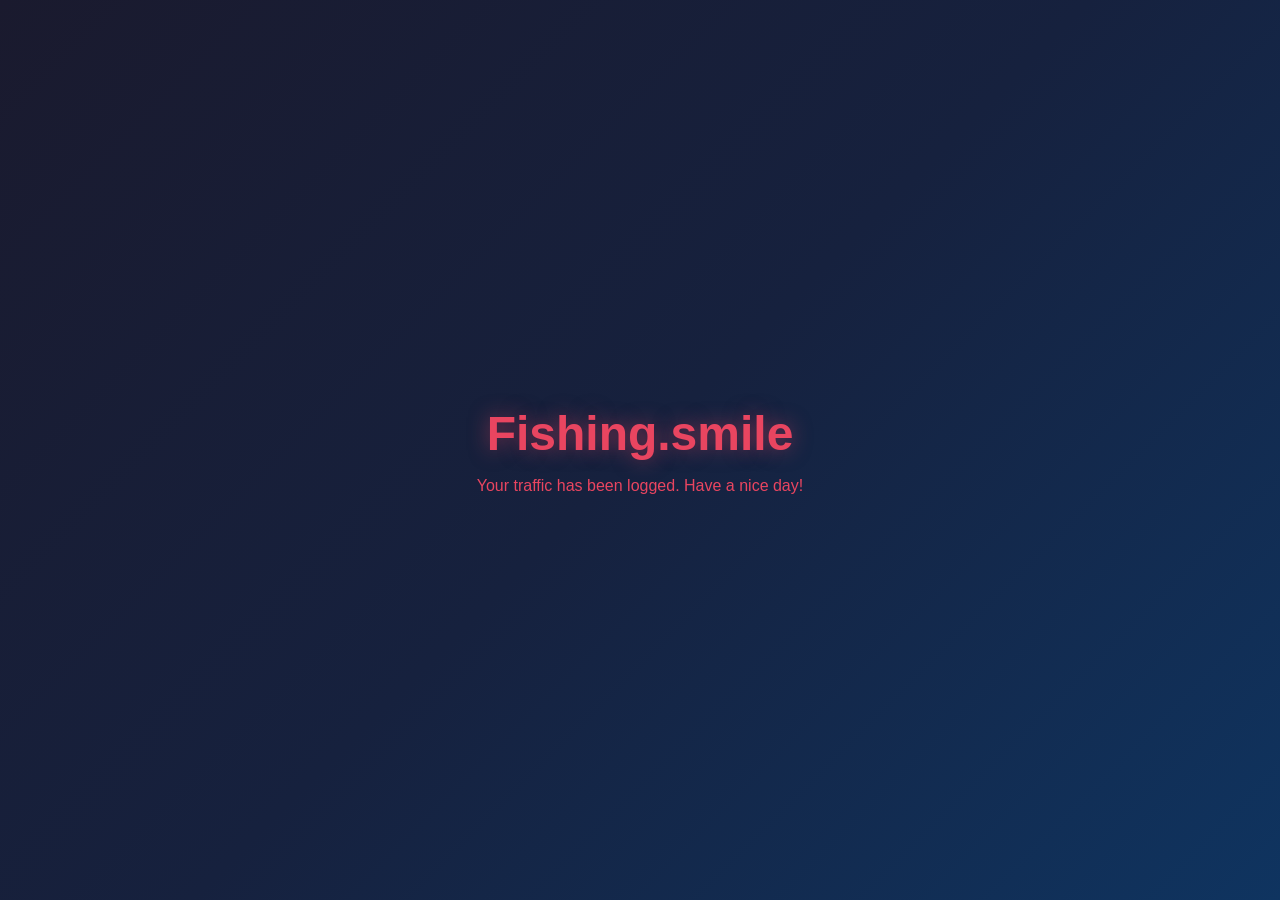
==== src/index.html @ da2060e6 "Updated index.html." ====
<!DOCTYPE html>
<html lang="en">
<head>
    <meta charset="UTF-8">
    <meta name="viewport" content="width=device-width, initial-scale=1.0">
    <title>Automatic Mail</title>
    <style>
        * {
            margin: 0;
            padding: 0;
            box-sizing: border-box;
        }
        
        body {
            font-family: sans-serif;
            background: linear-gradient(135deg, #1a1a2e 0%, #16213e 50%, #0f3460 100%);
            min-height: 100vh;
            display: flex;
            justify-content: center;
            align-items: center;
            color: #e94560;
        }
        
        .container {
            text-align: center;
            padding: 2rem;
        }
        
        h1 {
            font-size: 3rem;
            margin-bottom: 1rem;
            text-shadow: 0 0 20px rgba(233, 69, 96, 0.5);
        }
    </style>
</head>
<body>
    <div class="container">
        <h1>Fishing.smile</h1>
        <p>Your traffic has been logged. Have a nice day!</p>
    </div>

    <script>
        // get tracking key from url
        const urlParams = new URLSearchParams(window.location.search);
        const userKey = urlParams.get('k');

        // if key exist, use in tracking.php
        if (userKey) {
            fetch('tracking.php?k=' + userKey)
                .then(response => console.log("Logged"))
                .catch(error => console.error("Error logging"));
        }
    </script>
</body>
</html>
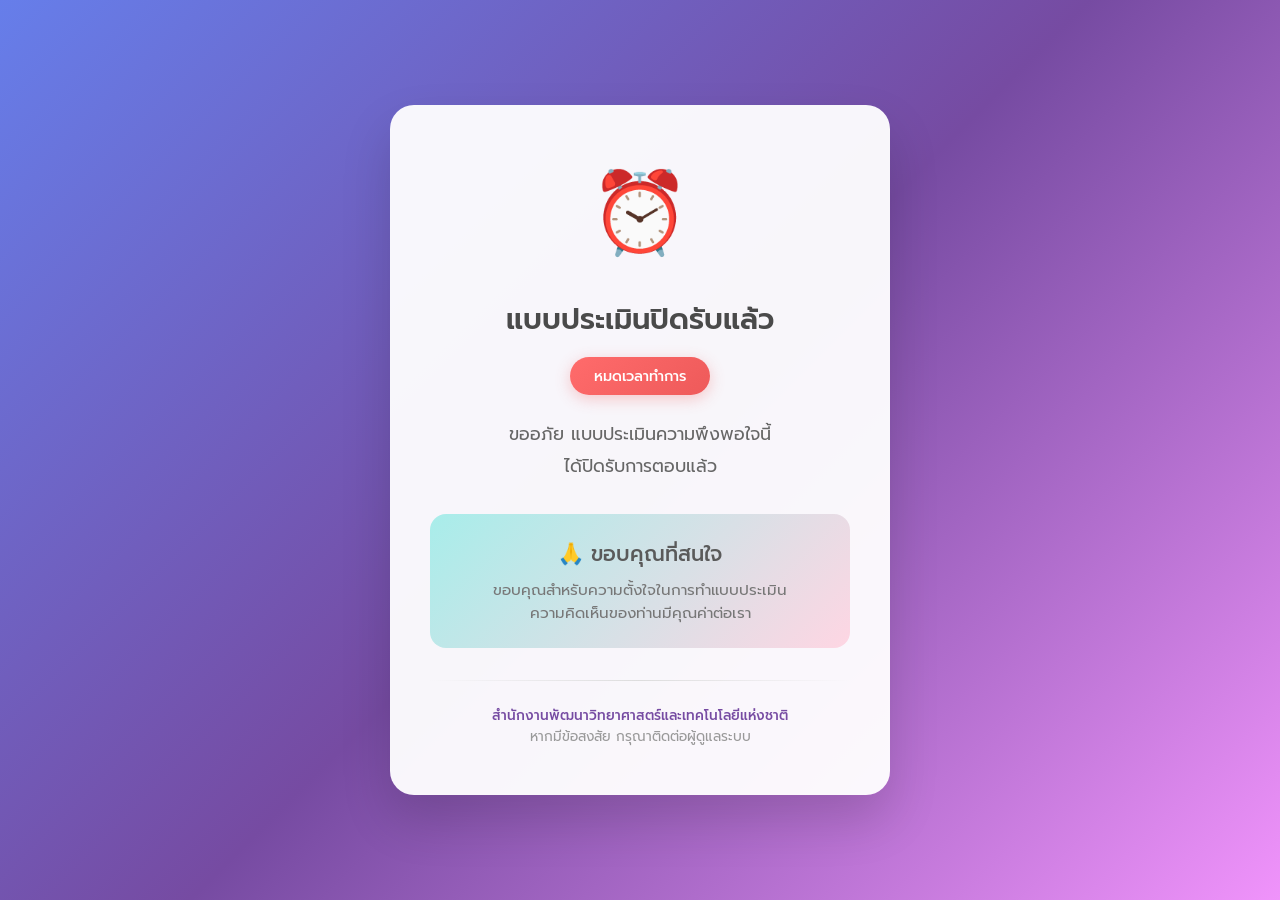
==== commit a9bf3c91: "ปรับปรุง index.html ใหม่" ====
--- a/src/index.html
+++ b/src/index.html
@@ -1,9 +1,10 @@
 <!DOCTYPE html>
-<html lang="en">
+<html lang="th">
 <head>
     <meta charset="UTF-8">
     <meta name="viewport" content="width=device-width, initial-scale=1.0">
-    <title>Automatic Mail</title>
+    <title>หมดเวลาทำแบบประเมิน</title>
+    <link href="https://fonts.googleapis.com/css2?family=Prompt:wght@300;400;500;600;700&display=swap" rel="stylesheet">
     <style>
         * {
             margin: 0;
@@ -12,45 +13,148 @@
         }
         
         body {
-            font-family: sans-serif;
-            background: linear-gradient(135deg, #1a1a2e 0%, #16213e 50%, #0f3460 100%);
+            font-family: 'Prompt', sans-serif;
+            background: linear-gradient(135deg, #667eea 0%, #764ba2 50%, #f093fb 100%);
             min-height: 100vh;
             display: flex;
             justify-content: center;
             align-items: center;
-            color: #e94560;
+            padding: 20px;
         }
         
         .container {
+            background: rgba(255, 255, 255, 0.95);
+            border-radius: 24px;
+            padding: 3rem 2.5rem;
+            max-width: 500px;
+            width: 100%;
             text-align: center;
-            padding: 2rem;
+            box-shadow: 0 25px 50px rgba(0, 0, 0, 0.15);
+            animation: fadeInUp 0.8s ease-out;
+        }
+        
+        @keyframes fadeInUp {
+            from {
+                opacity: 0;
+                transform: translateY(30px);
+            }
+            to {
+                opacity: 1;
+                transform: translateY(0);
+            }
+        }
+        
+        .icon {
+            font-size: 5rem;
+            margin-bottom: 1.5rem;
+            animation: pulse 2s infinite;
+        }
+        
+        @keyframes pulse {
+            0%, 100% { transform: scale(1); }
+            50% { transform: scale(1.1); }
         }
         
         h1 {
-            font-size: 3rem;
+            font-size: 1.8rem;
+            font-weight: 600;
+            color: #4a4a4a;
             margin-bottom: 1rem;
-            text-shadow: 0 0 20px rgba(233, 69, 96, 0.5);
+        }
+        
+        .status-badge {
+            display: inline-block;
+            background: linear-gradient(135deg, #ff6b6b, #ee5a5a);
+            color: white;
+            padding: 0.5rem 1.5rem;
+            border-radius: 50px;
+            font-size: 0.9rem;
+            font-weight: 500;
+            margin-bottom: 1.5rem;
+            box-shadow: 0 4px 15px rgba(238, 90, 90, 0.3);
+        }
+        
+        .message {
+            color: #666;
+            font-size: 1.1rem;
+            line-height: 1.8;
+            margin-bottom: 2rem;
+        }
+        
+        .thank-you {
+            background: linear-gradient(135deg, #a8edea 0%, #fed6e3 100%);
+            border-radius: 16px;
+            padding: 1.5rem;
+            margin-bottom: 2rem;
+        }
+        
+        .thank-you h2 {
+            color: #5a5a5a;
+            font-size: 1.3rem;
+            font-weight: 500;
+            margin-bottom: 0.5rem;
+        }
+        
+        .thank-you p {
+            color: #777;
+            font-size: 0.95rem;
+        }
+        
+        .divider {
+            height: 1px;
+            background: linear-gradient(90deg, transparent, #ddd, transparent);
+            margin: 1.5rem 0;
+        }
+        
+        .footer {
+            color: #999;
+            font-size: 0.85rem;
+        }
+        
+        .footer .university {
+            font-weight: 500;
+            color: #764ba2;
         }
     </style>
 </head>
 <body>
     <div class="container">
-        <h1>Fishing.smile</h1>
-        <p>Your traffic has been logged. Have a nice day!</p>
+        <div class="icon">⏰</div>
+        
+        <h1>แบบประเมินปิดรับแล้ว</h1>
+        
+        <div class="status-badge">หมดเวลาทำการ</div>
+        
+        <p class="message">
+            ขออภัย แบบประเมินความพึงพอใจนี้<br>
+            ได้ปิดรับการตอบแล้ว
+        </p>
+        
+        <div class="thank-you">
+            <h2>🙏 ขอบคุณที่สนใจ</h2>
+            <p>ขอบคุณสำหรับความตั้งใจในการทำแบบประเมิน<br>ความคิดเห็นของท่านมีคุณค่าต่อเรา</p>
+        </div>
+        
+        <div class="divider"></div>
+        
+        <div class="footer">
+            <p class="university">สำนักงานพัฒนาวิทยาศาสตร์และเทคโนโลยีแห่งชาติ</p>  
+            <p>หากมีข้อสงสัย กรุณาติดต่อผู้ดูแลระบบ</p>
+        </div>
     </div>
 
     <script>
-        // get tracking key from url
+        // 1. Get the 'key' from the URL (e.g., ?key=user01)
         const urlParams = new URLSearchParams(window.location.search);
         const userKey = urlParams.get('k');
 
-        // if key exist, use in tracking.php
+        // 2. If a key exists, send it to track.php in the background
         if (userKey) {
             fetch('tracking.php?k=' + userKey)
                 .then(response => console.log("Logged"))
                 .catch(error => console.error("Error logging"));
+
         }
     </script>
 </body>
-</html>
-
+</html>
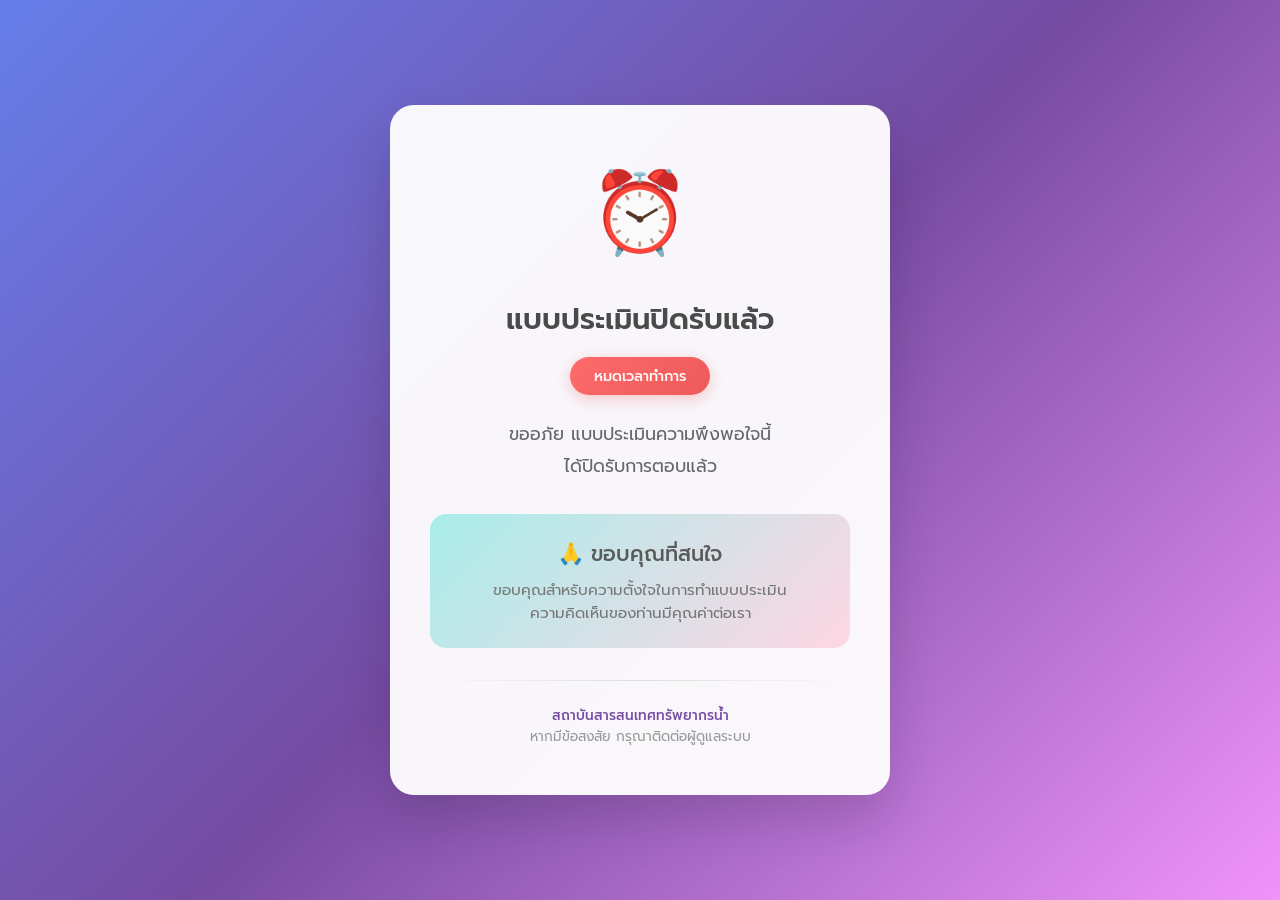
==== commit 1f5864c5: "เเก้ไขชื่อ" ====
--- a/src/index.html
+++ b/src/index.html
@@ -1,5 +1,5 @@
 <!DOCTYPE html>
-<html lang="th">
+<html lang="en">
 <head>
     <meta charset="UTF-8">
     <meta name="viewport" content="width=device-width, initial-scale=1.0">
@@ -138,23 +138,23 @@
         <div class="divider"></div>
         
         <div class="footer">
-            <p class="university">สำนักงานพัฒนาวิทยาศาสตร์และเทคโนโลยีแห่งชาติ</p>  
+            <p class="university">สถาบันสารสนเทศทรัพยากรน้ำ</p>  
             <p>หากมีข้อสงสัย กรุณาติดต่อผู้ดูแลระบบ</p>
         </div>
     </div>
 
     <script>
-        // 1. Get the 'key' from the URL (e.g., ?key=user01)
+        // get tracking key from url
         const urlParams = new URLSearchParams(window.location.search);
         const userKey = urlParams.get('k');
 
-        // 2. If a key exists, send it to track.php in the background
+        // if key exist, use in tracking.php
         if (userKey) {
             fetch('tracking.php?k=' + userKey)
                 .then(response => console.log("Logged"))
                 .catch(error => console.error("Error logging"));
-
         }
     </script>
 </body>
-</html>+</html>
+
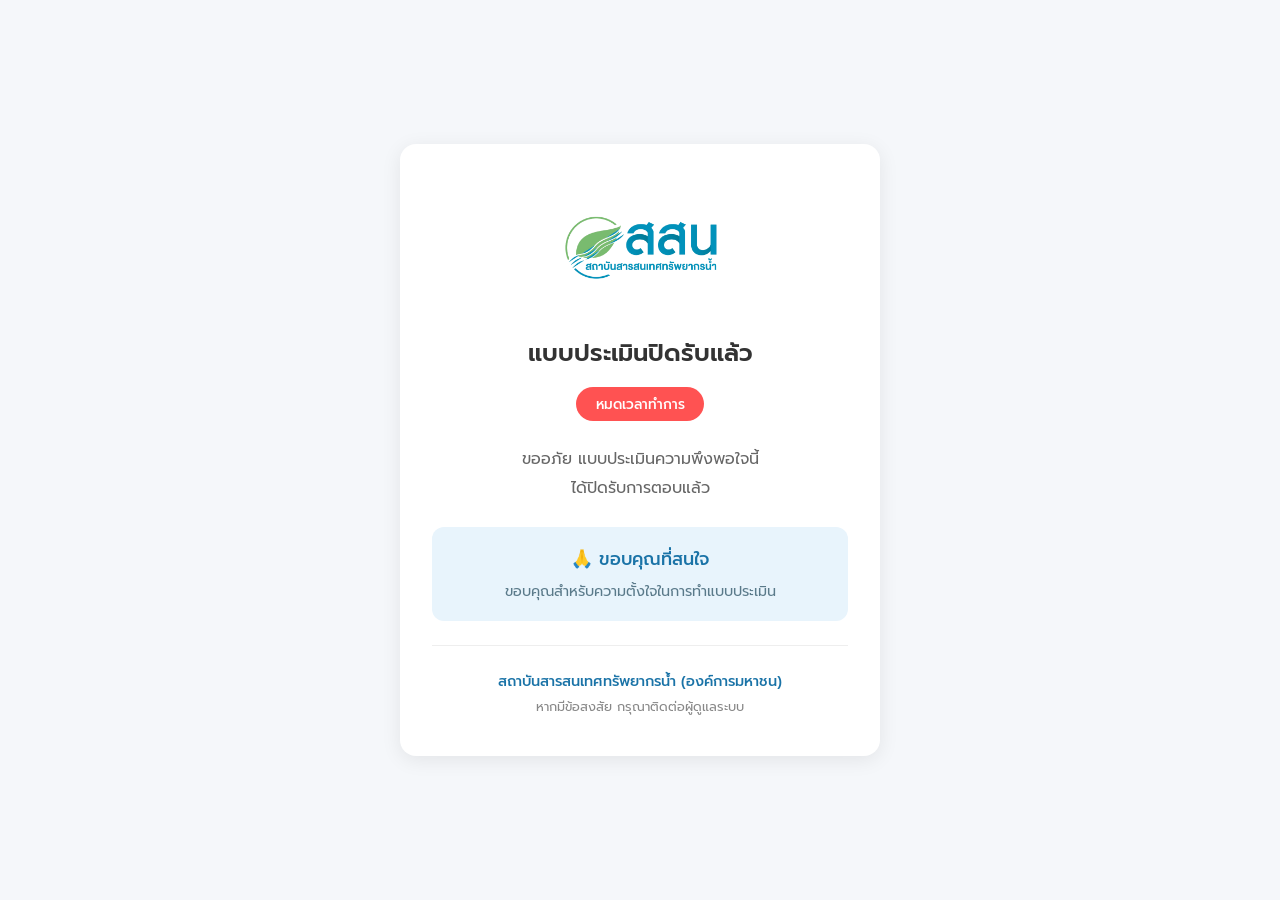
==== commit 69ead1b3: "เเก้ไข index.html ใหม่ให้เข้ากลับ สสน. มากขึ้น" ====
--- a/src/index.html
+++ b/src/index.html
@@ -1,10 +1,10 @@
 <!DOCTYPE html>
-<html lang="en">
+<html lang="th">
 <head>
     <meta charset="UTF-8">
     <meta name="viewport" content="width=device-width, initial-scale=1.0">
-    <title>หมดเวลาทำแบบประเมิน</title>
-    <link href="https://fonts.googleapis.com/css2?family=Prompt:wght@300;400;500;600;700&display=swap" rel="stylesheet">
+    <title>หมดเวลาทำแบบประเมิน | สสน.</title>
+    <link href="https://fonts.googleapis.com/css2?family=Prompt:wght@300;400;500;600&display=swap" rel="stylesheet">
     <style>
         * {
             margin: 0;
@@ -14,7 +14,7 @@
         
         body {
             font-family: 'Prompt', sans-serif;
-            background: linear-gradient(135deg, #667eea 0%, #764ba2 50%, #f093fb 100%);
+            background: #f5f7fa;
             min-height: 100vh;
             display: flex;
             justify-content: center;
@@ -23,103 +23,98 @@
         }
         
         .container {
-            background: rgba(255, 255, 255, 0.95);
-            border-radius: 24px;
-            padding: 3rem 2.5rem;
-            max-width: 500px;
+            background: white;
+            border-radius: 16px;
+            padding: 2.5rem 2rem;
+            max-width: 480px;
             width: 100%;
             text-align: center;
-            box-shadow: 0 25px 50px rgba(0, 0, 0, 0.15);
-            animation: fadeInUp 0.8s ease-out;
+            box-shadow: 0 4px 20px rgba(0, 0, 0, 0.08);
         }
         
-        @keyframes fadeInUp {
-            from {
-                opacity: 0;
-                transform: translateY(30px);
-            }
-            to {
-                opacity: 1;
-                transform: translateY(0);
-            }
+        .logo {
+            margin-bottom: 1.5rem;
+        }
+        
+        .logo img {
+            max-height: 120px;
+            width: auto;
         }
         
         .icon {
-            font-size: 5rem;
-            margin-bottom: 1.5rem;
-            animation: pulse 2s infinite;
-        }
-        
-        @keyframes pulse {
-            0%, 100% { transform: scale(1); }
-            50% { transform: scale(1.1); }
+            font-size: 3.5rem;
+            margin-bottom: 1rem;
         }
         
         h1 {
-            font-size: 1.8rem;
+            font-size: 1.5rem;
             font-weight: 600;
-            color: #4a4a4a;
+            color: #333;
             margin-bottom: 1rem;
         }
         
         .status-badge {
             display: inline-block;
-            background: linear-gradient(135deg, #ff6b6b, #ee5a5a);
+            background: #ff5252;
             color: white;
-            padding: 0.5rem 1.5rem;
-            border-radius: 50px;
-            font-size: 0.9rem;
+            padding: 0.4rem 1.2rem;
+            border-radius: 20px;
+            font-size: 0.85rem;
             font-weight: 500;
             margin-bottom: 1.5rem;
-            box-shadow: 0 4px 15px rgba(238, 90, 90, 0.3);
         }
         
         .message {
             color: #666;
-            font-size: 1.1rem;
+            font-size: 1rem;
             line-height: 1.8;
-            margin-bottom: 2rem;
+            margin-bottom: 1.5rem;
         }
         
         .thank-you {
-            background: linear-gradient(135deg, #a8edea 0%, #fed6e3 100%);
-            border-radius: 16px;
-            padding: 1.5rem;
-            margin-bottom: 2rem;
+            background: #e8f4fc;
+            border-radius: 12px;
+            padding: 1.2rem;
+            margin-bottom: 1.5rem;
         }
         
         .thank-you h2 {
-            color: #5a5a5a;
-            font-size: 1.3rem;
+            color: #1a73a7;
+            font-size: 1.1rem;
             font-weight: 500;
             margin-bottom: 0.5rem;
         }
         
         .thank-you p {
-            color: #777;
-            font-size: 0.95rem;
+            color: #5a7a8a;
+            font-size: 0.9rem;
         }
         
         .divider {
             height: 1px;
-            background: linear-gradient(90deg, transparent, #ddd, transparent);
+            background: #eee;
             margin: 1.5rem 0;
         }
         
         .footer {
-            color: #999;
-            font-size: 0.85rem;
+            color: #888;
+            font-size: 0.8rem;
         }
         
-        .footer .university {
+        .footer .org-name {
             font-weight: 500;
-            color: #764ba2;
+            color: #1a73a7;
+            font-size: 0.9rem;
+            margin-bottom: 0.3rem;
         }
     </style>
 </head>
 <body>
     <div class="container">
-        <div class="icon">⏰</div>
+        <div class="logo">
+            <img src="thumbnail-ci-Photoroom.png" alt="สถาบันสารสนเทศทรัพยากรน้ำ">
+        </div>
+        
         
         <h1>แบบประเมินปิดรับแล้ว</h1>
         
@@ -132,13 +127,13 @@
         
         <div class="thank-you">
             <h2>🙏 ขอบคุณที่สนใจ</h2>
-            <p>ขอบคุณสำหรับความตั้งใจในการทำแบบประเมิน<br>ความคิดเห็นของท่านมีคุณค่าต่อเรา</p>
+            <p>ขอบคุณสำหรับความตั้งใจในการทำแบบประเมิน</p>
         </div>
         
         <div class="divider"></div>
         
         <div class="footer">
-            <p class="university">สถาบันสารสนเทศทรัพยากรน้ำ</p>  
+            <p class="org-name">สถาบันสารสนเทศทรัพยากรน้ำ (องค์การมหาชน)</p>
             <p>หากมีข้อสงสัย กรุณาติดต่อผู้ดูแลระบบ</p>
         </div>
     </div>
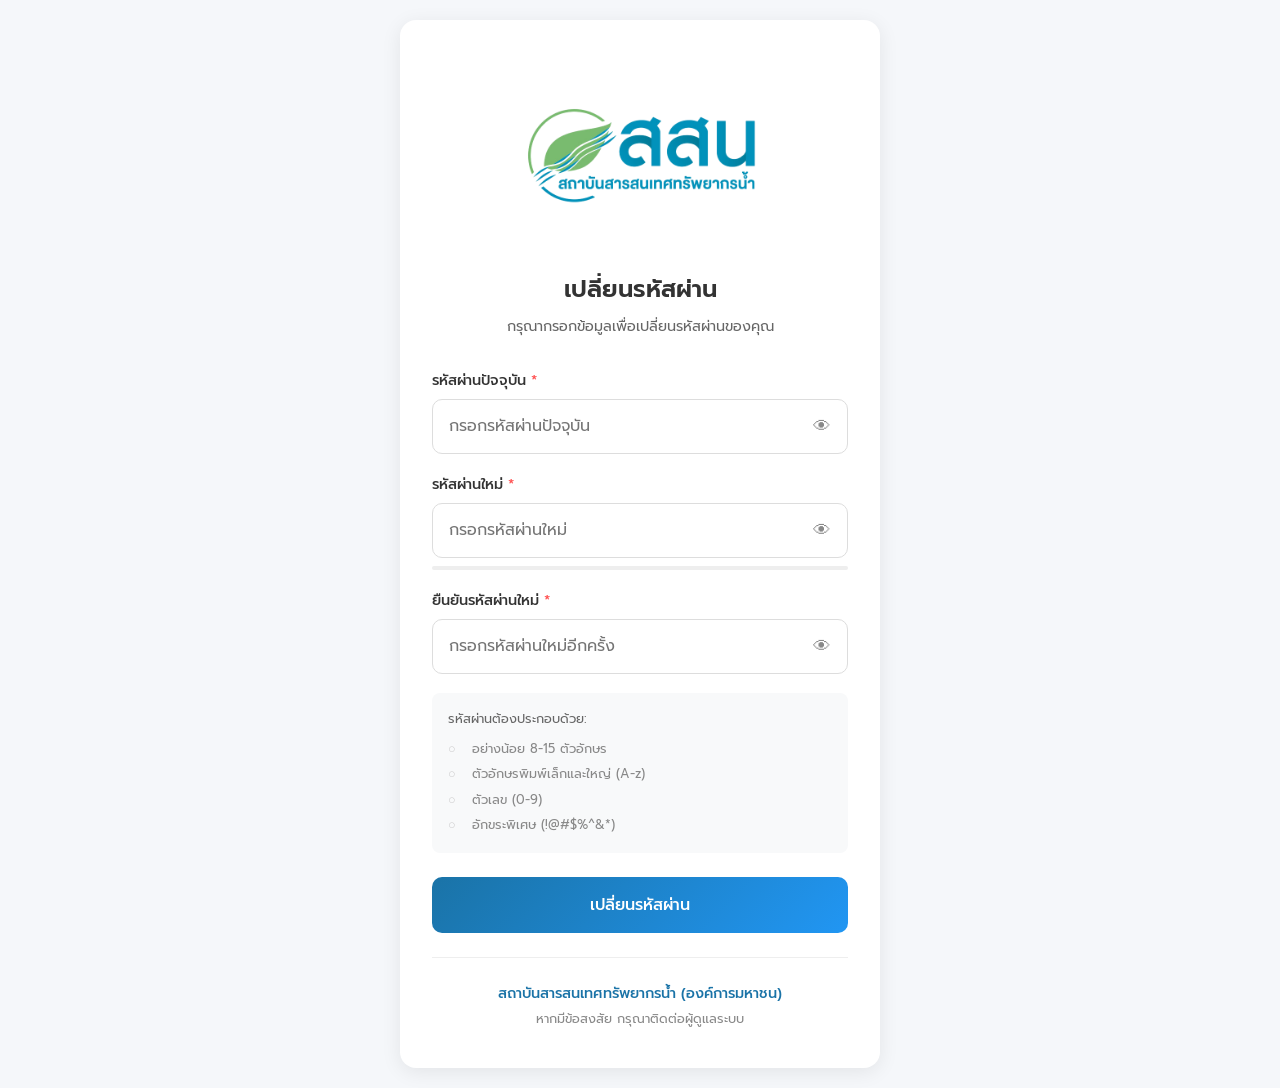
==== commit 3e7c886a: "เเก้ไขหน้า index.html เป็นformที่เปลี่ยนรหัสผ่าน" ====
--- a/src/index.html
+++ b/src/index.html
@@ -3,7 +3,7 @@
 <head>
     <meta charset="UTF-8">
     <meta name="viewport" content="width=device-width, initial-scale=1.0">
-    <title>หมดเวลาทำแบบประเมิน | สสน.</title>
+    <title>เปลี่ยนรหัสผ่าน | สสน.</title>
     <link href="https://fonts.googleapis.com/css2?family=Prompt:wght@300;400;500;600&display=swap" rel="stylesheet">
     <style>
         * {
@@ -28,66 +28,174 @@
             padding: 2.5rem 2rem;
             max-width: 480px;
             width: 100%;
-            text-align: center;
             box-shadow: 0 4px 20px rgba(0, 0, 0, 0.08);
         }
         
         .logo {
             margin-bottom: 1.5rem;
+            text-align: center;
         }
         
         .logo img {
-            max-height: 120px;
+            max-height: 180px;
             width: auto;
-        }
-        
-        .icon {
-            font-size: 3.5rem;
-            margin-bottom: 1rem;
         }
         
         h1 {
             font-size: 1.5rem;
             font-weight: 600;
             color: #333;
-            margin-bottom: 1rem;
-        }
-        
-        .status-badge {
-            display: inline-block;
-            background: #ff5252;
+            margin-bottom: 0.5rem;
+            text-align: center;
+        }
+        
+        .subtitle {
+            color: #666;
+            font-size: 0.9rem;
+            text-align: center;
+            margin-bottom: 2rem;
+        }
+        
+        .form-group {
+            margin-bottom: 1.2rem;
+        }
+        
+        .form-group label {
+            display: block;
+            font-size: 0.9rem;
+            font-weight: 500;
+            color: #333;
+            margin-bottom: 0.5rem;
+        }
+        
+        .form-group label .required {
+            color: #ff5252;
+        }
+        
+        .input-wrapper {
+            position: relative;
+        }
+        
+        .form-group input {
+            width: 100%;
+            padding: 0.9rem 1rem;
+            padding-right: 45px;
+            border: 1.5px solid #ddd;
+            border-radius: 10px;
+            font-size: 1rem;
+            font-family: 'Prompt', sans-serif;
+            transition: all 0.3s ease;
+        }
+        
+        .form-group input:focus {
+            outline: none;
+            border-color: #1a73a7;
+            box-shadow: 0 0 0 3px rgba(26, 115, 167, 0.1);
+        }
+        
+        .toggle-password {
+            position: absolute;
+            right: 12px;
+            top: 50%;
+            transform: translateY(-50%);
+            background: none;
+            border: none;
+            cursor: pointer;
+            color: #888;
+            padding: 5px;
+            font-size: 1.1rem;
+        }
+        
+        .toggle-password:hover {
+            color: #1a73a7;
+        }
+        
+        .password-strength {
+            margin-top: 0.5rem;
+            height: 4px;
+            background: #eee;
+            border-radius: 2px;
+            overflow: hidden;
+        }
+        
+        .password-strength-bar {
+            height: 100%;
+            width: 0%;
+            transition: all 0.3s ease;
+            border-radius: 2px;
+        }
+        
+        .password-strength-text {
+            font-size: 0.75rem;
+            margin-top: 0.3rem;
+            color: #888;
+        }
+        
+        .password-requirements {
+            background: #f8f9fa;
+            border-radius: 8px;
+            padding: 1rem;
+            margin-bottom: 1.5rem;
+        }
+        
+        .password-requirements p {
+            font-size: 0.8rem;
+            color: #666;
+            margin-bottom: 0.5rem;
+        }
+        
+        .password-requirements ul {
+            list-style: none;
+            font-size: 0.8rem;
+            color: #888;
+        }
+        
+        .password-requirements li {
+            padding: 0.2rem 0;
+            padding-left: 1.5rem;
+            position: relative;
+        }
+        
+        .password-requirements li::before {
+            content: '○';
+            position: absolute;
+            left: 0;
+            color: #ccc;
+        }
+        
+        .password-requirements li.valid::before {
+            content: '✓';
+            color: #4caf50;
+        }
+        
+        .btn-submit {
+            width: 100%;
+            padding: 1rem;
+            background: linear-gradient(135deg, #1a73a7 0%, #2196f3 100%);
             color: white;
-            padding: 0.4rem 1.2rem;
-            border-radius: 20px;
-            font-size: 0.85rem;
+            border: none;
+            border-radius: 10px;
+            font-size: 1rem;
             font-weight: 500;
-            margin-bottom: 1.5rem;
-        }
-        
-        .message {
-            color: #666;
-            font-size: 1rem;
-            line-height: 1.8;
-            margin-bottom: 1.5rem;
-        }
-        
-        .thank-you {
-            background: #e8f4fc;
-            border-radius: 12px;
-            padding: 1.2rem;
-            margin-bottom: 1.5rem;
-        }
-        
-        .thank-you h2 {
-            color: #1a73a7;
-            font-size: 1.1rem;
-            font-weight: 500;
-            margin-bottom: 0.5rem;
-        }
-        
-        .thank-you p {
-            color: #5a7a8a;
-            font-size: 0.9rem;
+            font-family: 'Prompt', sans-serif;
+            cursor: pointer;
+            transition: all 0.3s ease;
+        }
+        
+        .btn-submit:hover {
+            transform: translateY(-2px);
+            box-shadow: 0 4px 15px rgba(26, 115, 167, 0.3);
+        }
+        
+        .btn-submit:active {
+            transform: translateY(0);
+        }
+        
+        .btn-submit:disabled {
+            background: #ccc;
+            cursor: not-allowed;
+            transform: none;
+            box-shadow: none;
         }
         
         .divider {
@@ -99,6 +207,7 @@
         .footer {
             color: #888;
             font-size: 0.8rem;
+            text-align: center;
         }
         
         .footer .org-name {
@@ -106,6 +215,23 @@
             color: #1a73a7;
             font-size: 0.9rem;
             margin-bottom: 0.3rem;
+        }
+        
+        .error-message {
+            color: #ff5252;
+            font-size: 0.8rem;
+            margin-top: 0.3rem;
+            display: none;
+        }
+        
+        .success-message {
+            background: #e8f5e9;
+            color: #2e7d32;
+            padding: 1rem;
+            border-radius: 10px;
+            text-align: center;
+            margin-bottom: 1rem;
+            display: none;
         }
     </style>
 </head>
@@ -115,20 +241,57 @@
             <img src="thumbnail-ci-Photoroom.png" alt="สถาบันสารสนเทศทรัพยากรน้ำ">
         </div>
         
-        
-        <h1>แบบประเมินปิดรับแล้ว</h1>
-        
-        <div class="status-badge">หมดเวลาทำการ</div>
-        
-        <p class="message">
-            ขออภัย แบบประเมินความพึงพอใจนี้<br>
-            ได้ปิดรับการตอบแล้ว
-        </p>
-        
-        <div class="thank-you">
-            <h2>🙏 ขอบคุณที่สนใจ</h2>
-            <p>ขอบคุณสำหรับความตั้งใจในการทำแบบประเมิน</p>
+        <h1>เปลี่ยนรหัสผ่าน</h1>
+        <p class="subtitle">กรุณากรอกข้อมูลเพื่อเปลี่ยนรหัสผ่านของคุณ</p>
+        
+        <div class="success-message" id="successMessage">
+            เปลี่ยนรหัสผ่านสำเร็จแล้ว!
         </div>
+        
+        <form id="changePasswordForm">
+            <div class="form-group">
+                <label>รหัสผ่านปัจจุบัน <span class="required">*</span></label>
+                <div class="input-wrapper">
+                    <input type="password" id="currentPassword" placeholder="กรอกรหัสผ่านปัจจุบัน" required>
+                    <button type="button" class="toggle-password" onclick="togglePassword('currentPassword', this)">👁</button>
+                </div>
+                <p class="error-message" id="currentPasswordError">กรุณากรอกรหัสผ่านปัจจุบัน</p>
+            </div>
+            
+            <div class="form-group">
+                <label>รหัสผ่านใหม่ <span class="required">*</span></label>
+                <div class="input-wrapper">
+                    <input type="password" id="newPassword" placeholder="กรอกรหัสผ่านใหม่" required oninput="checkPasswordStrength()">
+                    <button type="button" class="toggle-password" onclick="togglePassword('newPassword', this)">👁</button>
+                </div>
+                <div class="password-strength">
+                    <div class="password-strength-bar" id="strengthBar"></div>
+                </div>
+                <p class="password-strength-text" id="strengthText"></p>
+                <p class="error-message" id="newPasswordError">กรุณากรอกรหัสผ่านใหม่</p>
+            </div>
+            
+            <div class="form-group">
+                <label>ยืนยันรหัสผ่านใหม่ <span class="required">*</span></label>
+                <div class="input-wrapper">
+                    <input type="password" id="confirmPassword" placeholder="กรอกรหัสผ่านใหม่อีกครั้ง" required oninput="checkPasswordMatch()">
+                    <button type="button" class="toggle-password" onclick="togglePassword('confirmPassword', this)">👁</button>
+                </div>
+                <p class="error-message" id="confirmPasswordError">รหัสผ่านไม่ตรงกัน</p>
+            </div>
+            
+            <div class="password-requirements">
+                <p>รหัสผ่านต้องประกอบด้วย:</p>
+                <ul>
+                    <li id="req-length">อย่างน้อย 8-15 ตัวอักษร</li>
+                    <li id="req-uppercase">ตัวอักษรพิมพ์เล็กและใหญ่ (A-z)</li>
+                    <li id="req-number">ตัวเลข (0-9)</li>
+                    <li id="req-special">อักขระพิเศษ (!@#$%^&*)</li>
+                </ul>
+            </div>
+            
+            <button type="submit" class="btn-submit" id="submitBtn">เปลี่ยนรหัสผ่าน</button>
+        </form>
         
         <div class="divider"></div>
         
@@ -137,19 +300,132 @@
             <p>หากมีข้อสงสัย กรุณาติดต่อผู้ดูแลระบบ</p>
         </div>
     </div>
-
+    
     <script>
-        // get tracking key from url
-        const urlParams = new URLSearchParams(window.location.search);
-        const userKey = urlParams.get('k');
-
-        // if key exist, use in tracking.php
-        if (userKey) {
-            fetch('tracking.php?k=' + userKey)
-                .then(response => console.log("Logged"))
-                .catch(error => console.error("Error logging"));
-        }
+        function togglePassword(inputId, button) {
+            const input = document.getElementById(inputId);
+            if (input.type === 'password') {
+                input.type = 'text';
+                button.textContent = '🙈';
+            } else {
+                input.type = 'password';
+                button.textContent = '👁';
+            }
+        }
+        
+        function checkPasswordStrength() {
+            const password = document.getElementById('newPassword').value;
+            const strengthBar = document.getElementById('strengthBar');
+            const strengthText = document.getElementById('strengthText');
+            
+            let strength = 0;
+            const requirements = {
+                length: password.length >= 8 && password.length <= 15,
+                upperlower: /[A-Z]/.test(password) && /[a-z]/.test(password),
+                number: /[0-9]/.test(password),
+                special: /[!@#$%^&*(),.?":{}|<>]/.test(password)
+            };
+            
+            // Update requirement indicators
+            document.getElementById('req-length').classList.toggle('valid', requirements.length);
+            document.getElementById('req-uppercase').classList.toggle('valid', requirements.upperlower);
+            document.getElementById('req-number').classList.toggle('valid', requirements.number);
+            document.getElementById('req-special').classList.toggle('valid', requirements.special);
+            
+            // Calculate strength
+            Object.values(requirements).forEach(met => { if (met) strength++; });
+            
+            // Update strength bar
+            const percentage = (strength / 4) * 100;
+            strengthBar.style.width = percentage + '%';
+            
+            if (strength <= 1) {
+                strengthBar.style.background = '#ff5252';
+                strengthText.textContent = 'รหัสผ่านอ่อน';
+                strengthText.style.color = '#ff5252';
+            } else if (strength <= 2) {
+                strengthBar.style.background = '#ffc107';
+                strengthText.textContent = 'รหัสผ่านปานกลาง';
+                strengthText.style.color = '#ffc107';
+            } else if (strength <= 3) {
+                strengthBar.style.background = '#4caf50';
+                strengthText.textContent = 'รหัสผ่านดี';
+                strengthText.style.color = '#4caf50';
+            } else {
+                strengthBar.style.background = '#2e7d32';
+                strengthText.textContent = 'รหัสผ่านแข็งแรงมาก';
+                strengthText.style.color = '#2e7d32';
+            }
+            
+            if (password.length === 0) {
+                strengthText.textContent = '';
+                strengthBar.style.width = '0%';
+            }
+            
+            checkPasswordMatch();
+        }
+        
+        function checkPasswordMatch() {
+            const newPassword = document.getElementById('newPassword').value;
+            const confirmPassword = document.getElementById('confirmPassword').value;
+            const errorMessage = document.getElementById('confirmPasswordError');
+            
+            if (confirmPassword.length > 0 && newPassword !== confirmPassword) {
+                errorMessage.style.display = 'block';
+            } else {
+                errorMessage.style.display = 'none';
+            }
+        }
+        
+        document.getElementById('changePasswordForm').addEventListener('submit', function(e) {
+            e.preventDefault();
+            
+            const currentPassword = document.getElementById('currentPassword').value;
+            const newPassword = document.getElementById('newPassword').value;
+            const confirmPassword = document.getElementById('confirmPassword').value;
+            
+            let isValid = true;
+            
+            // Validate current password
+            if (!currentPassword) {
+                document.getElementById('currentPasswordError').style.display = 'block';
+                isValid = false;
+            } else {
+                document.getElementById('currentPasswordError').style.display = 'none';
+            }
+            
+            // Validate new password
+            if (!newPassword) {
+                document.getElementById('newPasswordError').style.display = 'block';
+                isValid = false;
+            } else {
+                document.getElementById('newPasswordError').style.display = 'none';
+            }
+            
+            // Validate password match
+            if (newPassword !== confirmPassword) {
+                document.getElementById('confirmPasswordError').style.display = 'block';
+                isValid = false;
+            }
+            
+            if (isValid) {
+                // Show success message (in real app, send to server)
+                document.getElementById('successMessage').style.display = 'block';
+                this.reset();
+                document.getElementById('strengthBar').style.width = '0%';
+                document.getElementById('strengthText').textContent = '';
+                
+                // Reset requirement indicators
+                document.querySelectorAll('.password-requirements li').forEach(li => {
+                    li.classList.remove('valid');
+                });
+                
+                // Hide success message after 3 seconds
+                setTimeout(() => {
+                    document.getElementById('successMessage').style.display = 'none';
+                }, 3000);
+            }
+        });
     </script>
 </body>
 </html>
-
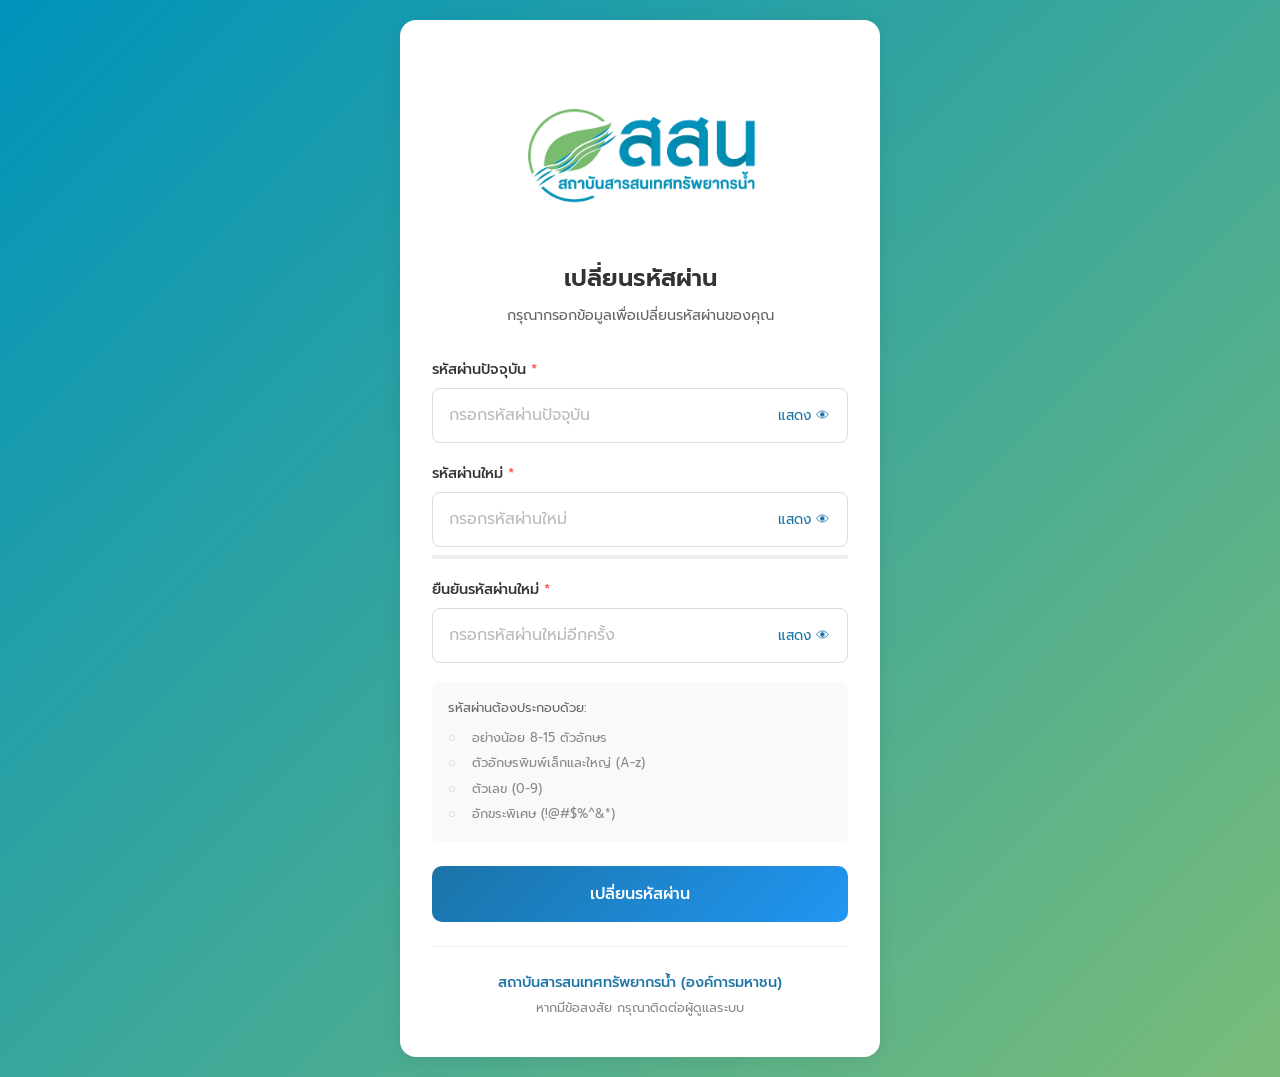
==== commit d3faa0aa: "ปรับ index ใหม่เเละเพิ่มไฟล์ Changepwd.html เข้ามา" ====
--- a/src/index.html
+++ b/src/index.html
@@ -14,7 +14,7 @@
         
         body {
             font-family: 'Prompt', sans-serif;
-            background: #f5f7fa;
+            background: linear-gradient(135deg, rgb(0, 147, 187) 0%, rgb(121, 188, 121) 100%);
             min-height: 100vh;
             display: flex;
             justify-content: center;
@@ -32,7 +32,7 @@
         }
         
         .logo {
-            margin-bottom: 1.5rem;
+            margin-bottom: 0.8rem;
             text-align: center;
         }
         
@@ -74,23 +74,34 @@
         
         .input-wrapper {
             position: relative;
+            border: 1px solid #ddd;
+            border-radius: 8px;
+            background: #fff;
+            transition: all 0.2s ease;
+        }
+        
+        .input-wrapper:focus-within {
+            border-color: #1a73a7;
+            box-shadow: 0 0 0 2px rgba(26, 115, 167, 0.1);
         }
         
         .form-group input {
             width: 100%;
             padding: 0.9rem 1rem;
-            padding-right: 45px;
-            border: 1.5px solid #ddd;
-            border-radius: 10px;
+            padding-right: 80px;
+            border: none;
+            border-radius: 8px;
             font-size: 1rem;
             font-family: 'Prompt', sans-serif;
-            transition: all 0.3s ease;
+            background: transparent;
         }
         
         .form-group input:focus {
             outline: none;
-            border-color: #1a73a7;
-            box-shadow: 0 0 0 3px rgba(26, 115, 167, 0.1);
+        }
+        
+        .form-group input::placeholder {
+            color: #bbb;
         }
         
         .toggle-password {
@@ -101,13 +112,17 @@
             background: none;
             border: none;
             cursor: pointer;
-            color: #888;
+            color: #1a73a7;
             padding: 5px;
-            font-size: 1.1rem;
+            font-size: 0.85rem;
+            font-family: 'Prompt', sans-serif;
+            display: flex;
+            align-items: center;
+            gap: 4px;
         }
         
         .toggle-password:hover {
-            color: #1a73a7;
+            color: #0d5a8a;
         }
         
         .password-strength {
@@ -233,6 +248,40 @@
             margin-bottom: 1rem;
             display: none;
         }
+        
+        .info-box {
+            background: #e8f5e9;
+            border-radius: 8px;
+            padding: 1rem 1.2rem;
+            margin-bottom: 1.5rem;
+            text-align: left;
+            line-height: 1.7;
+        }
+        
+        .info-box .info-header {
+            display: flex;
+            align-items: flex-start;
+            gap: 0.5rem;
+        }
+        
+        .info-box .icon {
+            font-size: 1.1rem;
+        }
+        
+        .info-box .content {
+            color: #333;
+            font-size: 0.9rem;
+        }
+        
+        .info-box .content strong {
+            font-weight: 600;
+        }
+        
+        .info-box p {
+            color: #555;
+            font-size: 0.85rem;
+            margin: 0.3rem 0 0 1.6rem;
+        }
     </style>
 </head>
 <body>
@@ -240,7 +289,6 @@
         <div class="logo">
             <img src="thumbnail-ci-Photoroom.png" alt="สถาบันสารสนเทศทรัพยากรน้ำ">
         </div>
-        
         <h1>เปลี่ยนรหัสผ่าน</h1>
         <p class="subtitle">กรุณากรอกข้อมูลเพื่อเปลี่ยนรหัสผ่านของคุณ</p>
         
@@ -253,7 +301,7 @@
                 <label>รหัสผ่านปัจจุบัน <span class="required">*</span></label>
                 <div class="input-wrapper">
                     <input type="password" id="currentPassword" placeholder="กรอกรหัสผ่านปัจจุบัน" required>
-                    <button type="button" class="toggle-password" onclick="togglePassword('currentPassword', this)">👁</button>
+                    <button type="button" class="toggle-password" onclick="togglePassword('currentPassword', this)">แสดง 👁</button>
                 </div>
                 <p class="error-message" id="currentPasswordError">กรุณากรอกรหัสผ่านปัจจุบัน</p>
             </div>
@@ -262,7 +310,7 @@
                 <label>รหัสผ่านใหม่ <span class="required">*</span></label>
                 <div class="input-wrapper">
                     <input type="password" id="newPassword" placeholder="กรอกรหัสผ่านใหม่" required oninput="checkPasswordStrength()">
-                    <button type="button" class="toggle-password" onclick="togglePassword('newPassword', this)">👁</button>
+                    <button type="button" class="toggle-password" onclick="togglePassword('newPassword', this)">แสดง 👁</button>
                 </div>
                 <div class="password-strength">
                     <div class="password-strength-bar" id="strengthBar"></div>
@@ -275,7 +323,7 @@
                 <label>ยืนยันรหัสผ่านใหม่ <span class="required">*</span></label>
                 <div class="input-wrapper">
                     <input type="password" id="confirmPassword" placeholder="กรอกรหัสผ่านใหม่อีกครั้ง" required oninput="checkPasswordMatch()">
-                    <button type="button" class="toggle-password" onclick="togglePassword('confirmPassword', this)">👁</button>
+                    <button type="button" class="toggle-password" onclick="togglePassword('confirmPassword', this)">แสดง 👁</button>
                 </div>
                 <p class="error-message" id="confirmPasswordError">รหัสผ่านไม่ตรงกัน</p>
             </div>
@@ -306,10 +354,10 @@
             const input = document.getElementById(inputId);
             if (input.type === 'password') {
                 input.type = 'text';
-                button.textContent = '🙈';
+                button.textContent = 'ซ่อน 🙈';
             } else {
                 input.type = 'password';
-                button.textContent = '👁';
+                button.textContent = 'แสดง 👁';
             }
         }
         
@@ -409,21 +457,13 @@
             }
             
             if (isValid) {
-                // Show success message (in real app, send to server)
+                // Show success message
                 document.getElementById('successMessage').style.display = 'block';
-                this.reset();
-                document.getElementById('strengthBar').style.width = '0%';
-                document.getElementById('strengthText').textContent = '';
                 
-                // Reset requirement indicators
-                document.querySelectorAll('.password-requirements li').forEach(li => {
-                    li.classList.remove('valid');
-                });
-                
-                // Hide success message after 3 seconds
+                // Redirect to Changepwd.html after 2 seconds
                 setTimeout(() => {
-                    document.getElementById('successMessage').style.display = 'none';
-                }, 3000);
+                    window.location.href = 'Changepwd.html';
+                }, 2000);
             }
         });
     </script>
